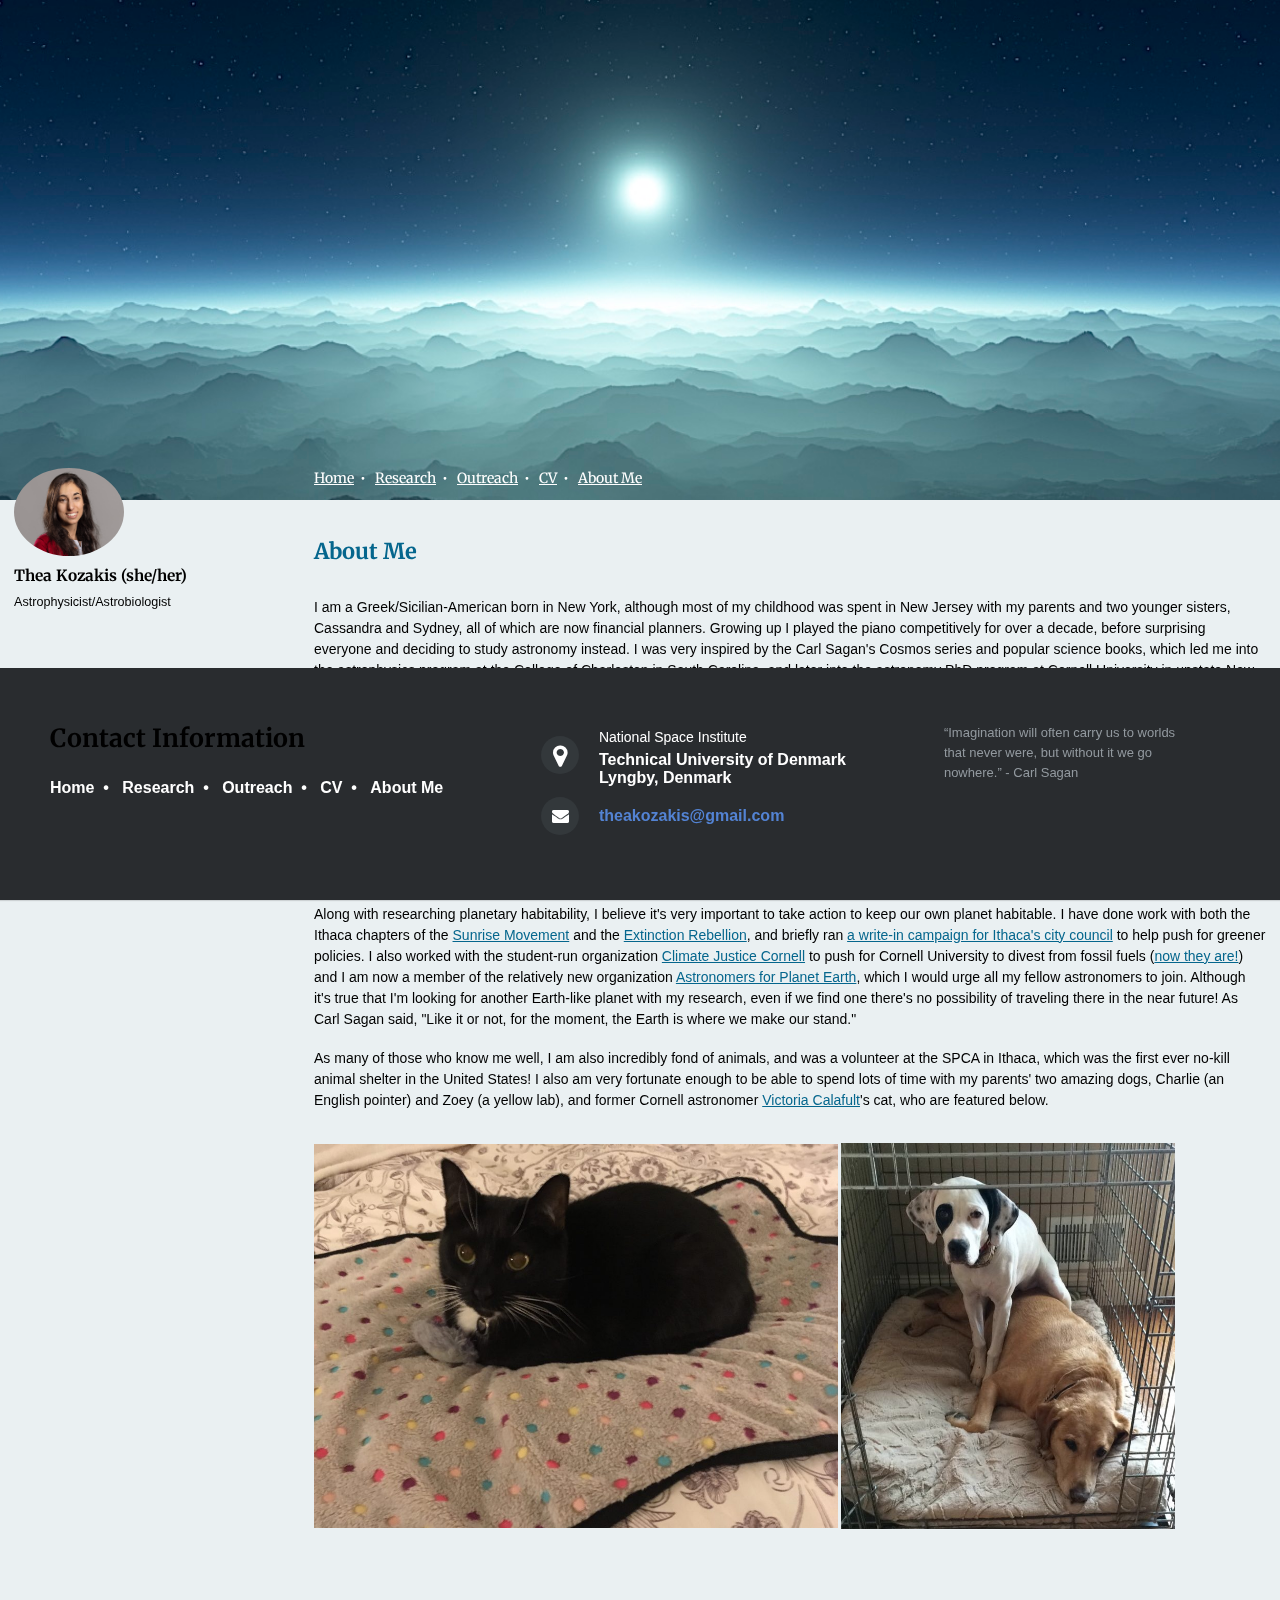
==== about/index.html @ f7c25192 "Updating picture" ====
<!DOCTYPE html>
<html lang="en-us">
<head>
  <meta charset="utf-8">
  <meta name="viewport" content="width=device-width, initial-scale=1">
  <meta http-equiv="X-UA-Compatible" content="IE=edge">
<meta name="keywords" content="Thea Kozakis, astrobiology, astrophysics, Cornell, habitability">
  
  <meta name="generator" content="Hugo 0.51" />
  <meta name="author" content="Thea Kozakis">

  
  <link rel="stylesheet" href="//cdnjs.cloudflare.com/ajax/libs/font-awesome/4.7.0/css/font-awesome.min.css">
  <link rel="stylesheet" href="//fonts.googleapis.com/css?family=Merriweather:400,700%7cOpen&#43;Sans:400,400italic,700%7cRoboto&#43;Mono%25!%28EXTRA%20*hugolib.PageOutput=Page%28/about/_index.md%29%29">
  <link rel="stylesheet" href="/styles.css">
	
	<link rel="stylesheet" href="/css/demo.css">
	<link rel="stylesheet" href="/css/footer-distributed-with-address-and-phones.css">
	
	<link rel="stylesheet" href="http://maxcdn.bootstrapcdn.com/font-awesome/4.2.0/css/font-awesome.min.css">

	<link href="http://fonts.googleapis.com/css?family=Cookie" rel="stylesheet" type="text/css">
  

  

  
  <link rel="alternate" href="http://theakozakis.github.io/about/index.xml" type="application/rss+xml" title="Thea&#39;s page">
  <link rel="feed" href="http://theakozakis.github.io/about/index.xml" type="application/rss+xml" title="Thea&#39;s page">
  

  <link rel="apple-touch-icon" sizes="180x180" href="/img/favicon/apple-touch-icon.png">
  <link rel="icon" type="image/png" sizes="32x32" href="/img/favicon/favicon-32x32.png">
  <link rel="icon" type="image/png" sizes="16x16" href="/img/favicon/favicon-16x16.png">
  <link rel="shortcut icon" type="image/x-icon" href="/img/favicon.ico">
  <link rel="manifest" href="/img/favicon/site.webmanifest">
  <link rel="mask-icon" href="/safari-pinned-tab.svg" color="#5bbad5">
  <meta name="msapplication-TileColor" content="#da532c">
  <meta name="theme-color" content="#ffffff">

  <link rel="manifest" href="/site.webmanifest">
  <link rel="icon" type="image/png" href="/img/icon.png">
  <link rel="apple-touch-icon" type="image/png" href="/img/icon-192.png">

  <link rel="canonical" href="http://theakozakis.github.io/about/">


  
  <meta property="og:site_name" content="Thea&#39;s page">
  <meta property="og:url" content="http://theakozakis.github.io/about/">
  <meta property="og:title" content="About | Thea Kozakis">
  <meta property="og:locale" content="en-us">
  
  
  

  <title>Thea Kozakis | About Me</title>

  

</head>
<body>

<style type="text/css">

.masthead-hero {
  background-image: url("http://theakozakis.github.io/img/white_dwarf_center6.jpg");
}
</style>

<div class="masthead-hero"></div>


<div id="main" role="main">
  <div class="sidebar sticky" itemprop="author" itemscope itemtype="http://schema.org/Person">
  <div class="author-avatar">
    <a href="/">
      <img src="/img/Thea-Kozakis-pic_cropped.jpg" alt="Thea" itemprop="image">
    </a>
  </div>
  <div class="author-content">
    <h3 class="author-name" itemprop="name">Thea Kozakis (she/her)</h3>
    <p class="author-bio" itemprop="description">Astrophysicist/Astrobiologist</p>
  </div>
  <div class="author-urls-wrapper">
    <ul class="author-urls social-icons" aria-hidden="true">


      

      

      


      
    </ul>  
  </div>
</div>

  <article class="page">
		<div class="page_container">
			<section class="page_content">
				<div class="navbar-hero">
	<nav>
		<a href="/">Home</a>&nbsp&nbsp•&nbsp&nbsp
		<a href="/research">Research</a>&nbsp&nbsp•&nbsp&nbsp
		<a href="/outreach">Outreach</a>&nbsp&nbsp•&nbsp&nbsp
		<a href="/CV">CV</a>&nbsp&nbsp•&nbsp&nbsp
		<a href="/about">About Me</a>
	</nav>
</div>
				<article class="post" itemscope itemtype="http://schema.org/Article">
  <div class="post-container">
    <h1 itemprop="name"><a href="http://theakozakis.github.io/about/">About Me</a></h1>

    

    <div class="post-style" itemprop="articleBody">
      
      <p><br>
I am a Greek/Sicilian-American born in New York, although most of my childhood was spent in New Jersey with my parents and two younger sisters, Cassandra and Sydney, all of which are now financial planners.  Growing up I played the piano competitively for over a decade, before surprising everyone and deciding to study astronomy instead.  I was very inspired by the Carl Sagan's Cosmos series and popular science books, which led me into the astrophysics program at the College of Charleston in South Carolina, and later into the astronomy PhD program at Cornell University in upstate New York.</p>
	      
	     <p>  As a graduate student I worked as counselor for Cornell's student mental health counseling program, <a href="http://orgsync.rso.cornell.edu/org/ears"> EARS</a>, and enjoyed being one of the trainers for new counselors for 5 semesters.  I also facilatated the university's depression support group, and occasionally gave talks about how to listen and empathize better with others across campus at teaching and diversity conferences. Along with my work as a counselor, I also was very involved in the <a href="https://ithacavoice.com/2018/12/cornell-graduate-students-urge-university-to-improve-mental-health-services/">push to improve mental health services at Cornell</a> by sharing my own story of mental health struggles, in an effort led by Cornell Graduate Students United.  While access to these services has started to improve, there is still a lot of work to be done!   </p>
	    
	    <p>  Inline with my original passion for playing the piano, music is still very much an important part of my life with dancing!  I studied Turkish and Egyptian dance for 3 years in Ithaca, and had the pleasure of being able to perform with Ithaca's Chandani Dance Troupe.   </p>
	    
	    <p> Along with researching planetary habitability, I believe it's very important to take action to keep our own planet habitable.  I have done work with both the Ithaca chapters of the <a href="https://www.sunrisemovement.org/">Sunrise Movement</a> and the <a href="https://rebellion.global/">Extinction Rebellion</a>, and briefly ran <a href="https://ithacavoice.com/2019/11/sunrise-movement-write-in-candidates-vie-for-3-common-council-seats/">a write-in campaign for Ithaca's city council</a> to help push for greener policies.  I also worked with the student-run organization <a href="https://www.climatejusticecornell.org/">Climate Justice Cornell</a> to push for Cornell University to divest from fossil fuels (<a href="https://eu.ithacajournal.com/story/news/local/2020/05/27/cornell-university-divesting-fossil-fuels-due-climate-change/5258729002/">now they are!</a>) and I am now a member of the relatively new organization <a href="https://astronomersforplanet.earth/">Astronomers for Planet Earth</a>, which I would urge all my fellow astronomers to join. Although it's true that I'm looking for another Earth-like planet with my research, even if we find one there's no possibility of traveling there in the near future! As Carl Sagan said, "Like it or not, for the moment, the Earth is where we make our stand."       </p>
	    <p>  As many of those who know me well, I am also incredibly fond of animals, and was a volunteer at the SPCA in Ithaca, which was the first ever no-kill animal shelter in the United States!  I also am very fortunate enough to be able to spend lots of time with my parents' two amazing dogs, Charlie (an English pointer) and Zoey (a yellow lab), and former Cornell astronomer <a href="https://astro.cornell.edu/victoria-calafut">Victoria Calafult</a>'s cat, who are featured below.  </p>
					
	  <img src="/img/misto.jpg" alt="Little Misto" width=55%>
	    <img src="/img/dogs.jpg" alt="Charlie and Zoey" width=35%>
	  </div>
	  
	  
    

    

    

  </div>
</article>
			</section>
		</div>
	</article>
</div> 


    
   <footer class="footer-distributed">

			<div class="footer-left">

				<h1>Contact Information</h1>

				<p class="footer-links">
					<a href="/">Home</a>&nbsp&nbsp•&nbsp&nbsp
					<a href="/research">Research</a>&nbsp&nbsp•&nbsp&nbsp
					<a href="/outreach">Outreach</a>&nbsp&nbsp•&nbsp&nbsp
					<a href="/CV">CV</a>&nbsp&nbsp•&nbsp&nbsp
					<a href="/about">About Me</a>
				</p>

				<p class="footer-company-name"></p>
			</div>

			<div class="footer-center">

				<div>
					<i class="fa fa-map-marker"></i>
					<p><span>National Space Institute</span> Technical University of Denmark <br>Lyngby, Denmark</p>
				</div>


				<div>
					<i class="fa fa-envelope"></i>
					<p><a href="theakozakis@.com">theakozakis@gmail.com</a></p>
				</div>

			</div>

			<div class="footer-right">

				<p class="footer-company-about">
					
					 “Imagination will often carry us to worlds that never were, but without it we go nowhere.” - Carl Sagan
				</p>

				<div class="footer-icons">


			</div>

		</footer>  


  </body>
</html>
---- styles.css ----
/* Minimal Academic: a two-column Hugo theme for personal sites inspired by Hugo Academic & Minimal Mistakes */
/* Designed by Joshua Hu */

* {
  box-sizing: border-box;
}
html {
  font-size: 16px;

  box-sizing: border-box;

  background-color: #fff;

  -webkit-text-size-adjust: 100%;
      -ms-text-size-adjust: 100%;
}
@media (min-width: 48em) {
  html {
    font-size: 17px;
  }
}
@media (min-width: 64em) {
  html {
    font-size: 18px;
  }
}
@media (min-width: 80em) {
  html {
    font-size: 19px;
  }
}
article, aside, details, figcaption, figure, footer, header, hgroup, main, nav, section {
  display: block;
}
img {
  width: auto\9;
  max-width: 100%;
  height: auto;

  vertical-align: middle;

  -ms-interpolation-mode: bicubic;
  border: 0;
}
#map_canvas img, .google-maps img {
  max-width: none;
}
button, input, select, textarea {
  font-size: 100%;

  margin: 0;

  vertical-align: middle;
}
button, input {
  line-height: normal;

  overflow: visible;
}
textarea {
  overflow: auto;

  vertical-align: top;
}
html {
  position: relative;

  min-height: 100%;
}
body {
  font-family: "Open Sans";
  line-height: 1.6;

  margin: 0;
  padding: 0;

  color: #000;
}
body.overflow--hidden {
  overflow: hidden;
}
a, a:active, a:visited {
  color: #05668d;
}
h1, h2, h3, h4, h5, h6 {
  font-family: "Merriweather";
  font-weight: bold;
  line-height: 1.25;

  margin: 2em 0 .5em;
}
h1 {
  font-size: 1.563em;

  margin-top: 0;
}
h1 a {
  text-decoration: none;
}
h2 {
  font-size: 1.25em;
}
h3 {
  font-size: 1em;
}
h4 {
  font-size: .75em;
}
h5 {
  font-size: .75em;
}
h6 {
  font-size: .75em;
}
small, .small {
  font-size: .75em;
}
p {
  margin-bottom: 1.3em;
}
u a, ins a {
  color: inherit;
}
del a {
  color: inherit;
}
p, pre, blockquote, ul, ol, dl, figure, table, fieldset {
  orphans: 3;
  widows: 3;
}
blockquote {
  font-style: italic;

  margin: 2em 1em 2em 0;
  padding-right: 1em;
  padding-left: 1em;

  border-left: .25em solid #7a8288;
}
blockquote cite {
  font-style: italic;
}
blockquote cite:before {
  padding-right: 5px;

  content: "\2014";
}
tt, code, kbd, samp, pre {
  font-family: "Roboto Mono", monospace;
}
pre {
  overflow-x: auto;
}
p > code, a > code, li > code, figcaption > code, td > code {
  font-size: .75em;

  padding-top: .1rem;
  padding-bottom: .1rem;

  border-radius: 4px;
  background: #fafafa;
}
p > code:before, p > code:after, a > code:before, a > code:after, li > code:before, li > code:after, figcaption > code:before, figcaption > code:after, td > code:before, td > code:after {
  content: "\00a0";
  letter-spacing: -.2em;
}
figure {
  display: table;

  margin-right: auto;
  margin-left: auto;

  text-align: center;
}
figure img, figure iframe, figure .fluid-width-video-wrapper {
  margin-bottom: 1em;
}
figure > a {
  display: block;
}
@media (min-width: 37.5em) {
  figure.half > a, figure.half > img {
    width: calc(50% - .5em);
  }
}
figure.half figcaption {
  width: 100%;
}
@media (min-width: 37.5em) {
  figure.third > a, figure.third > img {
    width: calc(33.3333% - .5em);
  }
}
figure.third figcaption {
  width: 100%;
}
figcaption {
  font-family: Merriweather;
  font-size: .75em;

  margin-bottom: .5em;

  color: #7a8288;
}
svg:not(:root) {
  overflow: hidden;
}
nav ul {
  margin: 0;
  padding: 0;
}
nav li {
  list-style: none;
}
nav ul li, nav ol li {
  margin-bottom: 0;
}
nav li ul, nav li ol {
  margin-top: 0;
}

#main {
  clear: both;

  max-width: 100%;
  margin-right: auto;
  margin-bottom: 3em;
  margin-left: auto;
  padding-right: 1em;
  padding-left: 1em;
}
#main::after {
  display: table;
  clear: both;

  content: "";
}
@media (min-width: 80em) {
  #main {
    max-width: 1280px;
  }
}

@media (min-width: 64em) {
  .sticky {
    position: -webkit-sticky;
    position:         sticky;
    top: 2em;

    clear: both;
  }
  .sticky::after {
    display: table;
    clear: both;

    content: "";
  }
  .sticky > * {
    display: block;
  }
}

/* Masthead */

.masthead-hero {
  position: relative;

  clear: both;

  height: 500px;
  margin-bottom: -32px;

  background-repeat: no-repeat;
  background-position: bottom;
  background-size: cover;
}

.navbar-hero {
  height: 30px;
}

.navbar-hero nav, .navbar-hero a {
  font-family: "Merriweather";
  font-size: 1em;

  color: #fff;
}

.navbar-hero nav {
  color: #fff;
}

@media (max-width: 64em) {
  .navbar-hero {
    height: 30px;
  }
  .navbar-hero a {
    color: #fff;
  }
}

/* Sidebar */

.sidebar {
  clear: both;

  margin-bottom: 1em;
}
.sidebar::after {
  display: table;
  clear: both;

  content: "";
}
@media (max-width: 64em) {
  .sidebar {
    position: relative;
    z-index: 10;

    -webkit-transform: translate3d(0, 0, 0);
            transform: translate3d(0, 0, 0);

    color: #fff;
  }
  .masthead-hero {
    margin-bottom: -88px;
  }
}
@media (min-width: 64em) {
  .sidebar {
    float: left;

    width: calc(200px - 1em);
  }
  .sidebar.sticky {
    overflow-y: auto;

    height: calc( 100vh - 90px - 2em );
  }
}
@media (min-width: 80em) {
  .sidebar {
    width: calc(300px - 1em);
  }
}
.sidebar h2, .sidebar h3, .sidebar h4, .sidebar h5, .sidebar h6 {
  font-family: "Merriweather";

  margin-bottom: 0;
}
.sidebar p, .sidebar li {
  font-family: "Open Sans"
  line-height: 1.5;
  font-size: .9em;
}
.sidebar img {
  width: 100%;
}

.author-avatar {
  display: table-cell;

  width: 40px;
  height: 4opx;

  vertical-align: top;
}
@media (min-width: 64em) {
  .author-avatar {
    display: block;

    width: auto;
    height: auto;
  }
}
.author-avatar img {
  max-width: 110px;

  border-radius: 50%;
}
.author-content {
  line-height: 1;

  display: table-cell;

  padding-right: 25px;
  padding-left: 15px;

  vertical-align: top;
}
@media (min-width: 64em) {
  .author-content {
    display: block;

    width: 100%;
    padding-right: 0;
    padding-left: 0;
  }
}
.author-content a {
  color: inherit;
}
.author-name {
  margin: 0;
}
@media (min-width: 64em) {
  .author-name {
    margin-top: 10px;
    margin-bottom: 10px;
  }
}

.sidebar .author-name {
  font-family: "Merriweather";
  font-size: 1.1em;
}
.author-bio {
  margin: 0;
}
@media (min-width: 64em) {
  .author-bio {
    margin-top: 10px;
    margin-bottom: 20px;
  }
}
.author-urls-wrapper {
  font-family: "Open Sans";

  position: relative;
  position: relative;
  z-index: 10;

  display: table-cell;

  cursor: pointer;
  vertical-align: middle;
}
.author-urls-wrapper li:last-child a {
  margin-bottom: 0;
}
@media (min-width: 64em) {
  .author-urls-wrapper {
    display: block;
  }
}
.author-urls-wrapper button {
  margin-bottom: 0;
}
@media (min-width: 64em) {
  .author-urls-wrapper button {
    display: none;
  }
}
.author-urls {
  position: absolute;
  z-index: -1;
  right: 0;

  display: none;

  margin-top: 15px;
  padding: 10px;

  list-style-type: none;
}
.author-urls.is--visible {
  display: block;
}
@media (min-width: 64em) {
  .author-urls {
    position: relative;

    display: block;

    margin: 0;
    padding: 0;

    border: 0;
    background: transparent;
    box-shadow: none;
  }
}
.author-urls:before {
  position: absolute;
  z-index: 0;
  top: -11px;
  left: calc(50% - 10px);

  display: block;

  width: 0;

  content: "";

  border-width: 0 10px 10px;
  border-style: solid;
}
@media (min-width: 64em) {
  .author-urls:before {
    display: none;
  }
}
.author-urls:after {
  position: absolute;
  z-index: 1;
  top: -10px;
  left: calc(50% - 10px);

  display: block;

  width: 0;

  content: "";

  border-width: 0 10px 10px;
  border-style: solid;
  border-color: #fff transparent;
}
@media (min-width: 64em) {
  .author-urls:after {
    display: none;
  }
}
.author-urls li {
  white-space: nowrap;
}
.author-urls a {
  font-size: 1em;

  display: block;

  margin-bottom: 5px;
  padding-top: 2px;
  padding-right: 5px;
  padding-bottom: 2px;
}

/* Page */

.page_content h4 {
  font-size: 1em;

  margin-bottom: 0;
}

@media (min-width: 64em) {
  .page {
    float: right;

    width: calc(100% - 200px);
    padding-right: 0;
  }
}
@media (min-width: 80em) {
  .page {
    width: calc(100% - 300px);
    padding-right: 0;
  }
}
.page {
  margin-bottom: 100px;
}
.page .page_container {
  float: left;
  clear: both;

  width: 100%;
  margin-right: 0;
  margin-left: 0;
}
.page .page_container .page_content {
  position: relative;

  float: left;
  clear: both;

  width: 100%;
  margin-right: 0;
  margin-left: 0;
}

/* Recent posts (homepage) */

.recent-post-container {
  margin-top: 40px;
}

.recent-post {
  margin-bottom: 40px;
}

/* A post */

.post-container {
  margin-top: 40px;
}

.post-container h1 {
  color: #05668d;
}

.post-header {
  position: relative;

  clear: both;
}

.post-banner {
  width: 100%;
  height: auto;
}

.post-header-caption {
  font-size: .7em;

  position: absolute;
  z-index: 5;
  right: 0;
  bottom: 0;

  margin: 0 auto;
  padding: 2px 5px;

  text-align: right;

  opacity: .65;
  color: #fff;
  border-radius: 5px 0 0 0;
  background: #000;
}
@media (min-width: 64em) {
  .post-header-caption {
    padding: 5px 10px;
  }
}

.post-header-caption a {
  color: #fff;
}

.post-metadata {
  font-size: .9em;

  overflow: hidden;

  margin-bottom: 1em;

  color: #7a8288;
}

.post-metadata a {
  color: #7a8288;
}

.post-style img, .post-style video {
  margin-top: 1em;
  margin-right: auto;
  margin-bottom: 1em;
  margin-left: auto;
  padding: 0;
}

.post-style td img, .post-style td video {
  margin-top: 0;
  margin-bottom: 0;
}

.post-style figure {
  margin-top: 0;
  margin-bottom: 0;
}

/* Sharing */

.share-box {
  float: left;

  margin-top: 40px;
}

ul.share {
  margin-top: 0;
  padding-left: 0;
}

ul.share li {
  display: inline-flex;

  margin-right: 5px;
}

ul.share li .fa {
  line-height: 30px;

  display: block;

  width: 30px;
  height: 30px;

  text-align: center;

  color: #fff;
}

ul.share li a {
  display: block;

  margin: 0;

  text-decoration: none !important;

  border-radius: 50%;
  background-color: #7a8288;
}

/* Comments */

.disqus {
  float: left;
  clear: both;

  width: 100%;;
}

/* Footer */

.page_footer {
  position: absolute;
  bottom: 0;

  float: left;
  clear: both;
  clear: both;

  width: 100%;
  height: auto;
  margin-top: 3em;
  margin-right: 0;
  margin-left: 0;

  text-align: center;

  color: #7a8288;
}
.page_footer::after {
  display: table;
  clear: both;

  content: "";
}
.page_footer footer {
  clear: both;

  max-width: 100%;
  margin-top: 2em;
  margin-right: auto;
  margin-left: auto;
  padding: 0 1em 2em;
}
.page_footer footer::after {
  display: table;
  clear: both;

  content: "";
}
@media (min-width: 80em) {
  .page_footer footer {
    max-width: 1280px;
  }
}
.page_footer a {
  color: inherit;
}
.page_footer .fas, .page_footer .fab, .page_footer .far, .page_footer .fal {
  color: #7a8288;
}

:-webkit-full-screen-ancestor .masthead, :-webkit-full-screen-ancestor .page_footer {
  position: static;
}
---- css/demo.css ----
@import url('http://fonts.googleapis.com/css?family=Open+Sans:400,700');

*{
	padding:0;
	margin:0;
}

html{
	background-color: #eaf0f2;
}

body{
	font:14px/1.5 Arial, Helvetica, sans-serif;
}

header{
	text-align: center;
	padding-top: 100px;
	margin-bottom:200px;
}

header h1{
	font: normal 32px/1.5 'Open Sans', sans-serif;
	color: #3F71AE;
	padding-bottom: 16px;
}

header h2{
	color: #F05283;
}

header h2 a{
	color:inherit;
	text-decoration: none;
	display: inline-block;
	border: 1px solid #F05283;
	padding: 10px 15px;
	border-radius: 3px;
	font: bold 14px/1 'Open Sans', sans-serif;
	text-transform: uppercase;
}

header h2 a:hover{
	background-color:#F05283;
	transition:0.2s;
	color:#fff;
}

header ul {
	max-width: 600px;
	margin: 60px auto 0;
}

header ul a{
	text-decoration: none;
	color: #FFF;
	text-align: left;
	background-color: #B9C1CA;
	padding: 10px 16px;
	border-radius: 2px;
	opacity: 0.8;
	font-size: 16px;
	display: inline-block;
	margin: 4px;
	line-height: 1;
	outline: none;

	transition: 0.2s ease;
}

header ul li a.active{
	background-color: #66B650;
	pointer-events: none;
}

header ul li a:hover {
	opacity: 1;
}

header ul{
	list-style: none;
	padding: 0;
}

header ul li{
	display: inline-block;
}


/* In our demo, the footers are fixed to the bottom of the page */

footer{
	position: fixed;
	bottom: 0;
}

@media (max-height:800px){
	footer { position: static; }
	header { padding-top:40px; }
}
---- css/footer-distributed-with-address-and-phones.css ----
.footer-distributed{
	background-color: #292c2f;
	box-shadow: 0 1px 1px 0 rgba(0, 0, 0, 0.12);
	box-sizing: border-box;
	width: 100%;
	text-align: left;
	font: bold 16px sans-serif;

	padding: 55px 50px;
	margin-top: 80px;
}

.footer-distributed .footer-left,
.footer-distributed .footer-center,
.footer-distributed .footer-right{
	display: inline-block;
	vertical-align: top;
}

/* Footer left */

.footer-distributed .footer-left{
	width: 40%;
}

/* The company logo */

.footer-distributed h3{
	color:  #ffffff;
	font: normal 36px 'Cookie', cursive;
	margin: 0;
}

.footer-distributed h3 span{
	color:  #5383d3;
}

/* Footer links */

.footer-distributed .footer-links{
	color:  #ffffff;
	margin: 20px 0 12px;
	padding: 0;
}

.footer-distributed .footer-links a{
	display:inline-block;
	line-height: 1.8;
	text-decoration: none;
	color:  inherit;
}

.footer-distributed .footer-company-name{
	color:  #8f9296;
	font-size: 14px;
	font-weight: normal;
	margin: 0;
}

/* Footer Center */

.footer-distributed .footer-center{
	width: 35%;
}

.footer-distributed .footer-center i{
	background-color:  #33383b;
	color: #ffffff;
	font-size: 25px;
	width: 38px;
	height: 38px;
	border-radius: 50%;
	text-align: center;
	line-height: 42px;
	margin: 10px 15px;
	vertical-align: middle;
}

.footer-distributed .footer-center i.fa-envelope{
	font-size: 17px;
	line-height: 38px;
}

.footer-distributed .footer-center p{
	display: inline-block;
	color: #ffffff;
	vertical-align: middle;
	margin:0;
}

.footer-distributed .footer-center p span{
	display:block;
	font-weight: normal;
	font-size:14px;
	line-height:2;
}

.footer-distributed .footer-center p a{
	color:  #5383d3;
	text-decoration: none;;
}


/* Footer Right */

.footer-distributed .footer-right{
	width: 20%;
}

.footer-distributed .footer-company-about{
	line-height: 20px;
	color:  #92999f;
	font-size: 13px;
	font-weight: normal;
	margin: 0;
}

.footer-distributed .footer-company-about span{
	display: block;
	color:  #ffffff;
	font-size: 14px;
	font-weight: bold;
	margin-bottom: 20px;
}

.footer-distributed .footer-icons{
	margin-top: 25px;
}

.footer-distributed .footer-icons a{
	display: inline-block;
	width: 35px;
	height: 35px;
	cursor: pointer;
	background-color:  #33383b;
	border-radius: 2px;

	font-size: 20px;
	color: #ffffff;
	text-align: center;
	line-height: 35px;

	margin-right: 3px;
	margin-bottom: 5px;
}

/* If you don't want the footer to be responsive, remove these media queries */

@media (max-width: 880px) {

	.footer-distributed{
		font: bold 14px sans-serif;
	}

	.footer-distributed .footer-left,
	.footer-distributed .footer-center,
	.footer-distributed .footer-right{
		display: block;
		width: 100%;
		margin-bottom: 40px;
		text-align: center;
	}

	.footer-distributed .footer-center i{
		margin-left: 0;
	}

}
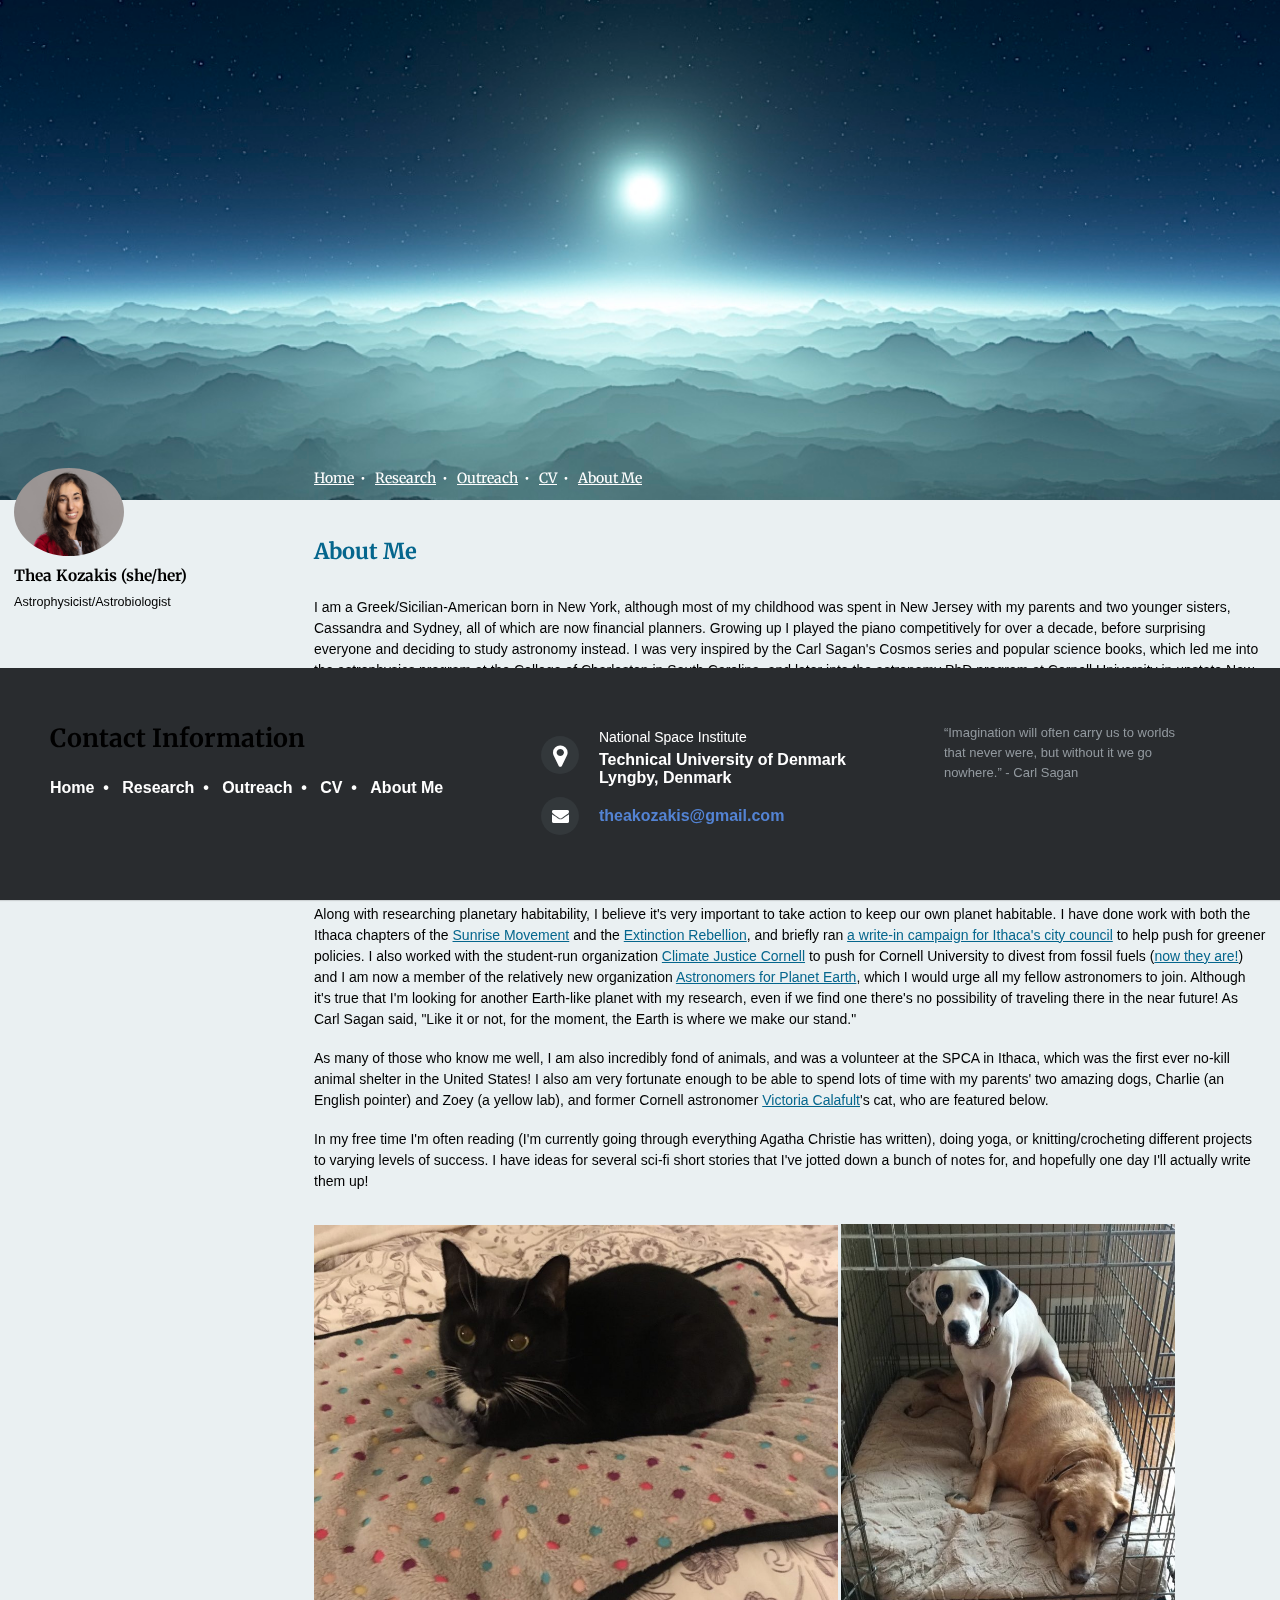
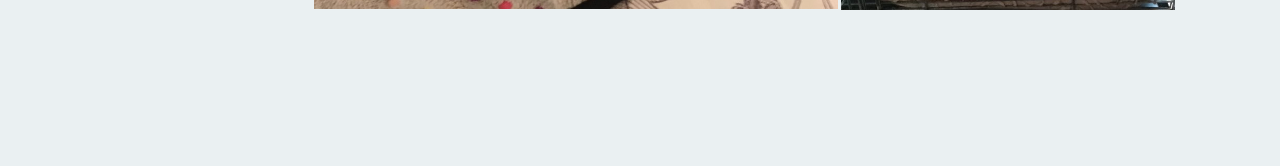
==== commit 6bd6c86b: "Update index.html" ====
--- a/about/index.html
+++ b/about/index.html
@@ -127,6 +127,9 @@
 	    
 	    <p> Along with researching planetary habitability, I believe it's very important to take action to keep our own planet habitable.  I have done work with both the Ithaca chapters of the <a href="https://www.sunrisemovement.org/">Sunrise Movement</a> and the <a href="https://rebellion.global/">Extinction Rebellion</a>, and briefly ran <a href="https://ithacavoice.com/2019/11/sunrise-movement-write-in-candidates-vie-for-3-common-council-seats/">a write-in campaign for Ithaca's city council</a> to help push for greener policies.  I also worked with the student-run organization <a href="https://www.climatejusticecornell.org/">Climate Justice Cornell</a> to push for Cornell University to divest from fossil fuels (<a href="https://eu.ithacajournal.com/story/news/local/2020/05/27/cornell-university-divesting-fossil-fuels-due-climate-change/5258729002/">now they are!</a>) and I am now a member of the relatively new organization <a href="https://astronomersforplanet.earth/">Astronomers for Planet Earth</a>, which I would urge all my fellow astronomers to join. Although it's true that I'm looking for another Earth-like planet with my research, even if we find one there's no possibility of traveling there in the near future! As Carl Sagan said, "Like it or not, for the moment, the Earth is where we make our stand."       </p>
 	    <p>  As many of those who know me well, I am also incredibly fond of animals, and was a volunteer at the SPCA in Ithaca, which was the first ever no-kill animal shelter in the United States!  I also am very fortunate enough to be able to spend lots of time with my parents' two amazing dogs, Charlie (an English pointer) and Zoey (a yellow lab), and former Cornell astronomer <a href="https://astro.cornell.edu/victoria-calafut">Victoria Calafult</a>'s cat, who are featured below.  </p>
+	    
+	    <p> In my free time I'm often reading (I'm currently going through everything Agatha Christie has written), doing yoga, or knitting/crocheting different projects to varying levels of success. I have ideas for several sci-fi short stories that I've jotted down a bunch of notes for, and hopefully one day I'll actually write them
+	    up!</p>
 					
 	  <img src="/img/misto.jpg" alt="Little Misto" width=55%>
 	    <img src="/img/dogs.jpg" alt="Charlie and Zoey" width=35%>
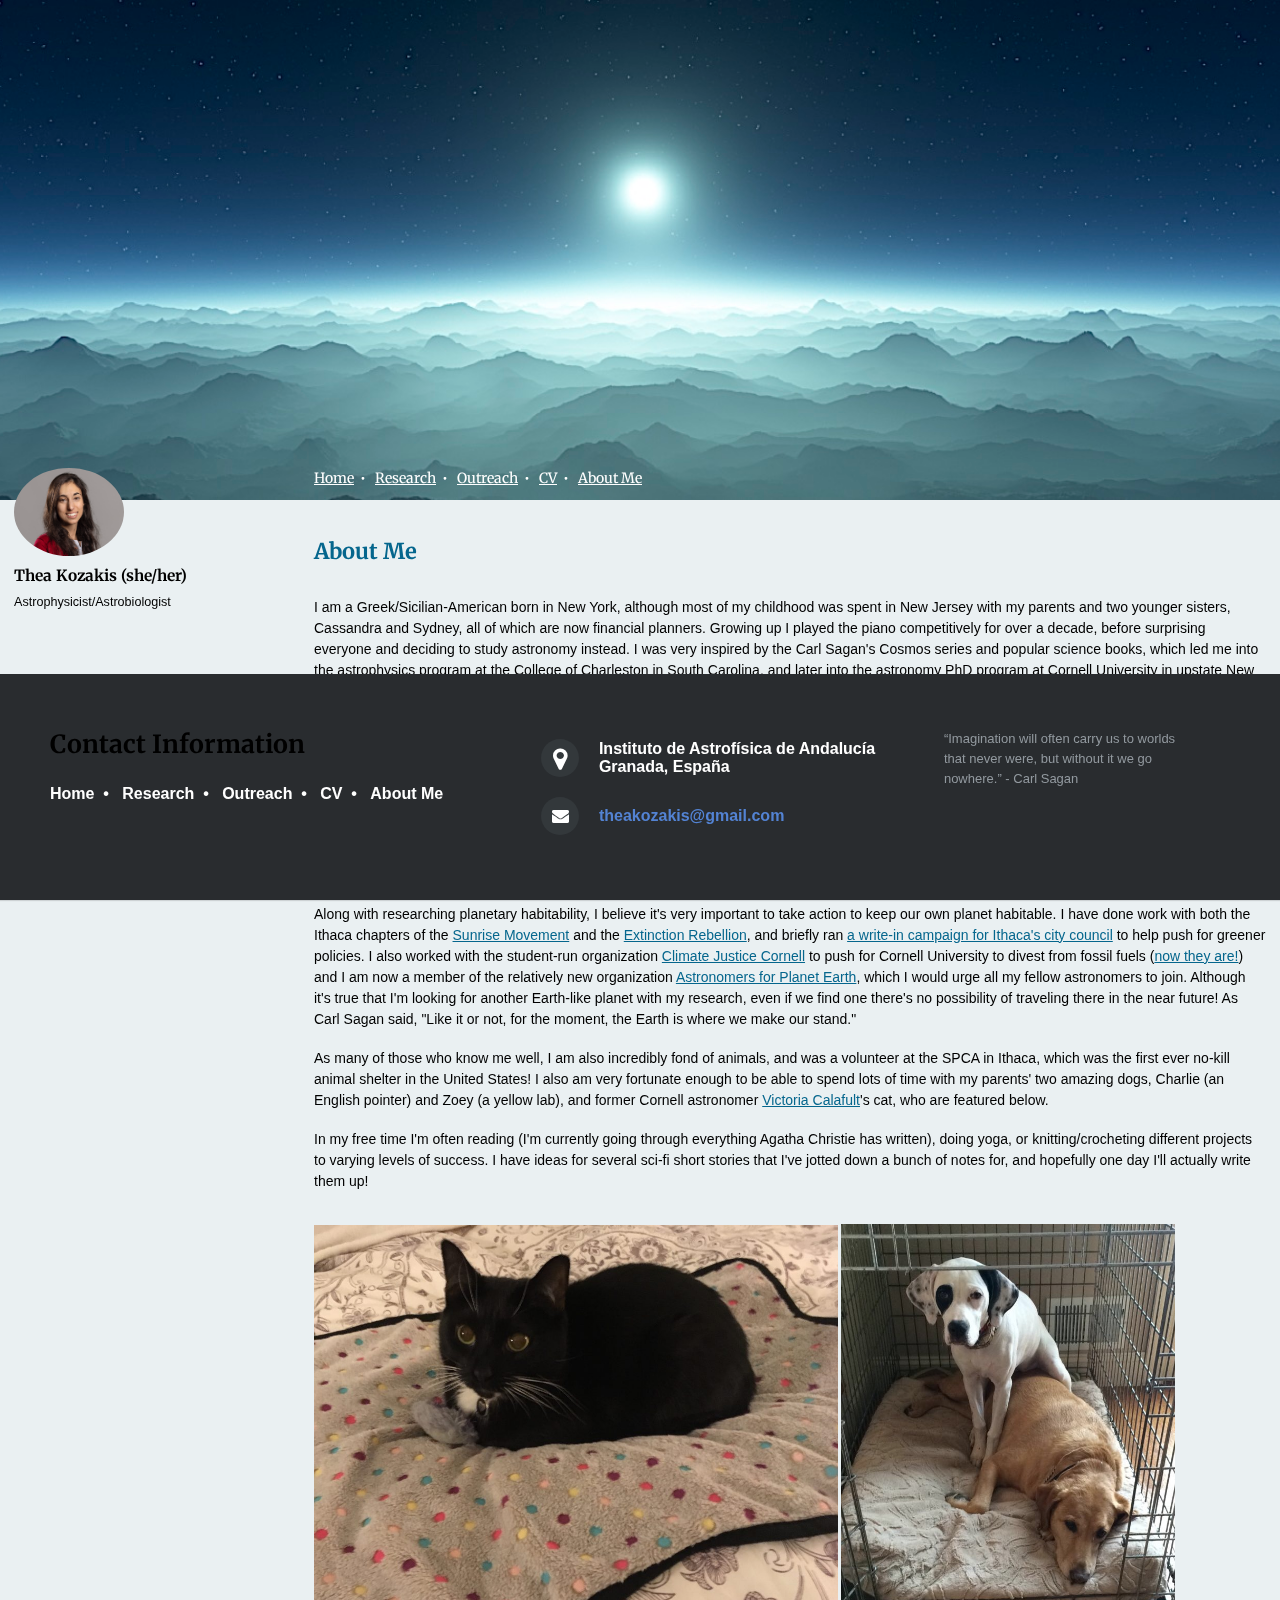
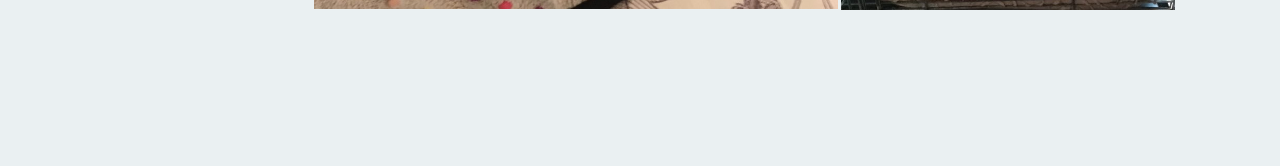
==== commit da8ed0e3: "Update index.html IAA address" ====
--- a/about/index.html
+++ b/about/index.html
@@ -172,7 +172,7 @@
 
 				<div>
 					<i class="fa fa-map-marker"></i>
-					<p><span>National Space Institute</span> Technical University of Denmark <br>Lyngby, Denmark</p>
+					<p>Instituto de Astrofísica de Andalucía <br>Granada, España</p>
 				</div>
 
 
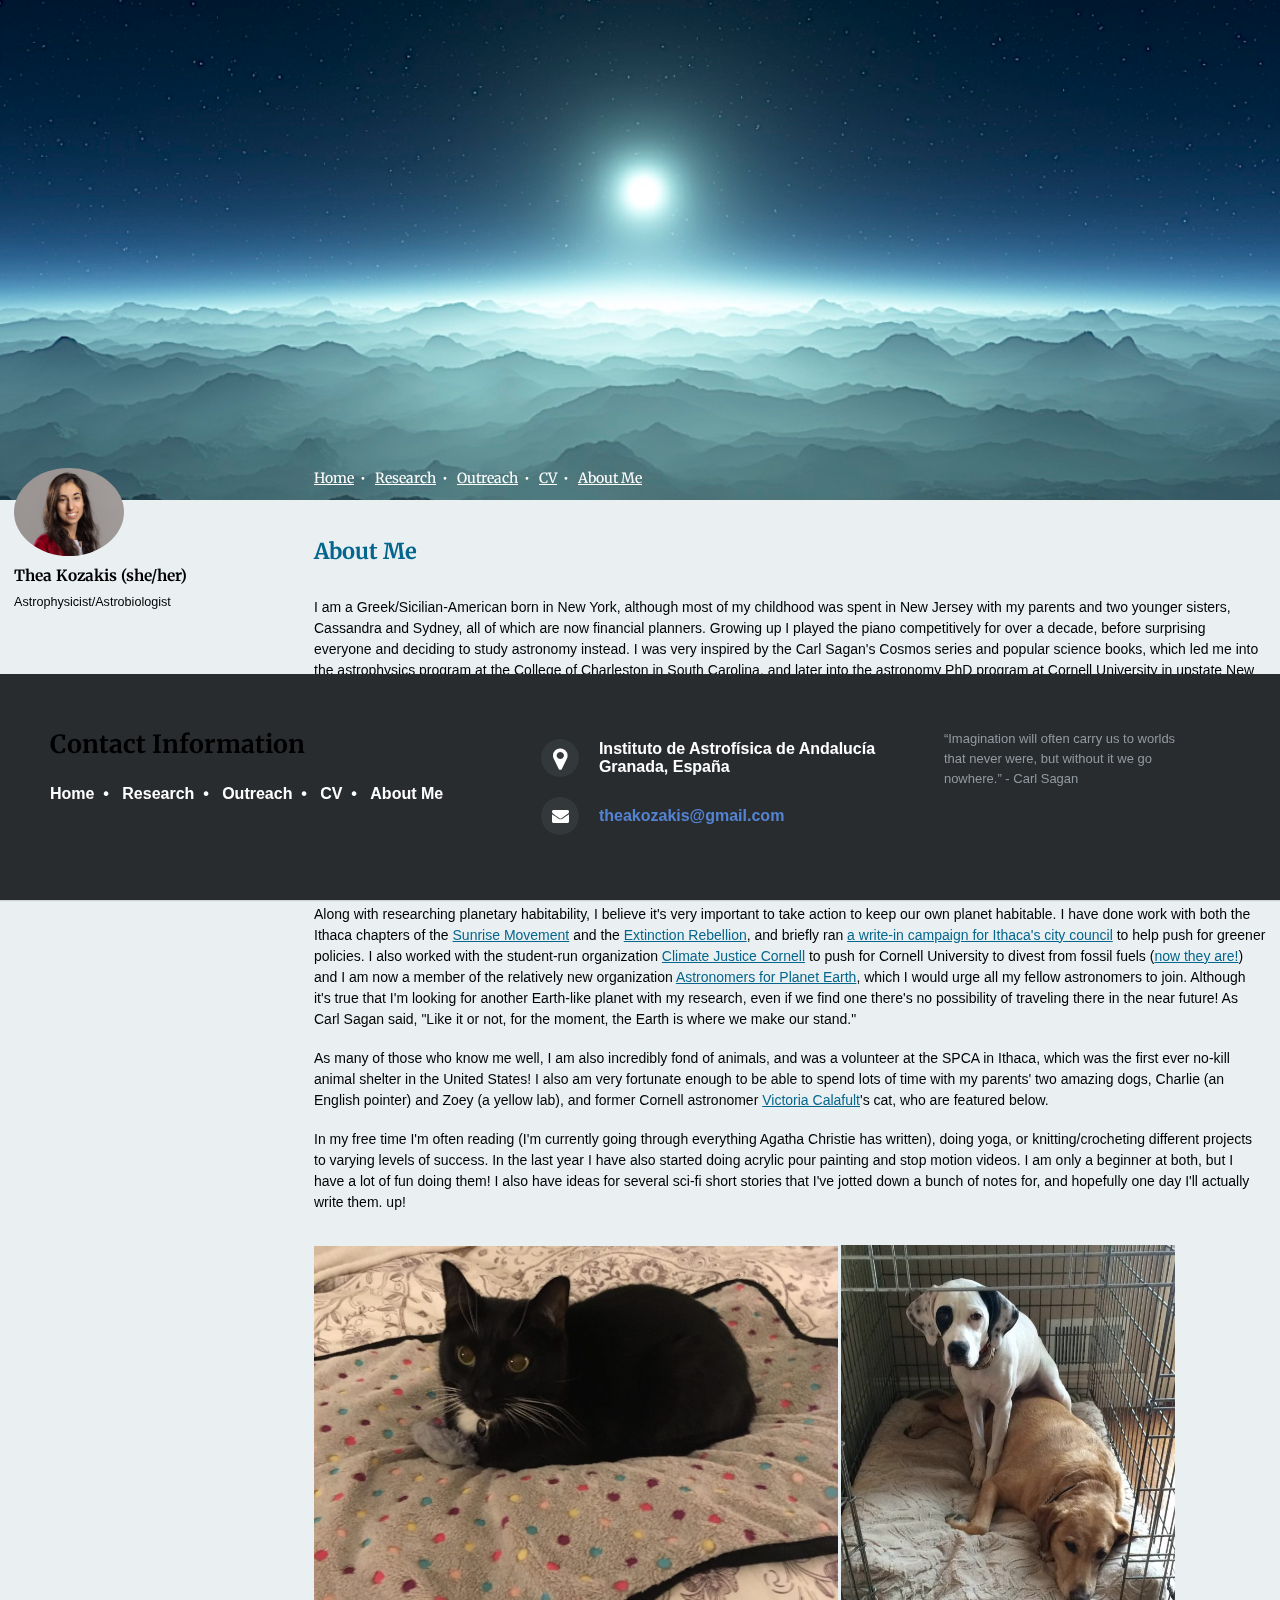
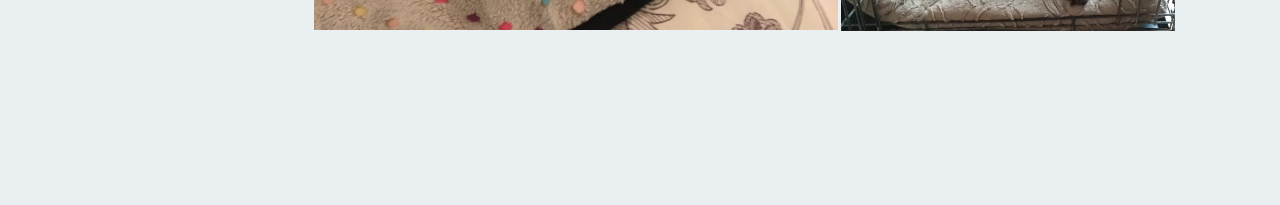
==== commit ab8d54f5: "updating about me" ====
--- a/about/index.html
+++ b/about/index.html
@@ -119,23 +119,47 @@
     <div class="post-style" itemprop="articleBody">
       
       <p><br>
-I am a Greek/Sicilian-American born in New York, although most of my childhood was spent in New Jersey with my parents and two younger sisters, Cassandra and Sydney, all of which are now financial planners.  Growing up I played the piano competitively for over a decade, before surprising everyone and deciding to study astronomy instead.  I was very inspired by the Carl Sagan's Cosmos series and popular science books, which led me into the astrophysics program at the College of Charleston in South Carolina, and later into the astronomy PhD program at Cornell University in upstate New York.</p>
+I am a Greek/Sicilian-American born in New York, although most of my childhood was spent in New Jersey with my parents and two younger sisters, Cassandra and Sydney, all of which are now financial planners.  
+	      Growing up I played the piano competitively for over a decade, before surprising everyone and deciding to study astronomy instead.  
+	      I was very inspired by the Carl Sagan's Cosmos series and popular science books, 
+	      which led me into the astrophysics program at the College of Charleston in South Carolina, and later into the astronomy PhD program at Cornell University in upstate New York.</p>
 	      
-	     <p>  As a graduate student I worked as counselor for Cornell's student mental health counseling program, <a href="http://orgsync.rso.cornell.edu/org/ears"> EARS</a>, and enjoyed being one of the trainers for new counselors for 5 semesters.  I also facilatated the university's depression support group, and occasionally gave talks about how to listen and empathize better with others across campus at teaching and diversity conferences. Along with my work as a counselor, I also was very involved in the <a href="https://ithacavoice.com/2018/12/cornell-graduate-students-urge-university-to-improve-mental-health-services/">push to improve mental health services at Cornell</a> by sharing my own story of mental health struggles, in an effort led by Cornell Graduate Students United.  While access to these services has started to improve, there is still a lot of work to be done!   </p>
-	    
-	    <p>  Inline with my original passion for playing the piano, music is still very much an important part of my life with dancing!  I studied Turkish and Egyptian dance for 3 years in Ithaca, and had the pleasure of being able to perform with Ithaca's Chandani Dance Troupe.   </p>
-	    
-	    <p> Along with researching planetary habitability, I believe it's very important to take action to keep our own planet habitable.  I have done work with both the Ithaca chapters of the <a href="https://www.sunrisemovement.org/">Sunrise Movement</a> and the <a href="https://rebellion.global/">Extinction Rebellion</a>, and briefly ran <a href="https://ithacavoice.com/2019/11/sunrise-movement-write-in-candidates-vie-for-3-common-council-seats/">a write-in campaign for Ithaca's city council</a> to help push for greener policies.  I also worked with the student-run organization <a href="https://www.climatejusticecornell.org/">Climate Justice Cornell</a> to push for Cornell University to divest from fossil fuels (<a href="https://eu.ithacajournal.com/story/news/local/2020/05/27/cornell-university-divesting-fossil-fuels-due-climate-change/5258729002/">now they are!</a>) and I am now a member of the relatively new organization <a href="https://astronomersforplanet.earth/">Astronomers for Planet Earth</a>, which I would urge all my fellow astronomers to join. Although it's true that I'm looking for another Earth-like planet with my research, even if we find one there's no possibility of traveling there in the near future! As Carl Sagan said, "Like it or not, for the moment, the Earth is where we make our stand."       </p>
-	    <p>  As many of those who know me well, I am also incredibly fond of animals, and was a volunteer at the SPCA in Ithaca, which was the first ever no-kill animal shelter in the United States!  I also am very fortunate enough to be able to spend lots of time with my parents' two amazing dogs, Charlie (an English pointer) and Zoey (a yellow lab), and former Cornell astronomer <a href="https://astro.cornell.edu/victoria-calafut">Victoria Calafult</a>'s cat, who are featured below.  </p>
-	    
-	    <p> In my free time I'm often reading (I'm currently going through everything Agatha Christie has written), doing yoga, or knitting/crocheting different projects to varying levels of success. I have ideas for several sci-fi short stories that I've jotted down a bunch of notes for, and hopefully one day I'll actually write them
+	     <p>  As a graduate student I worked as counselor for Cornell's student mental health counseling program, <a href="http://orgsync.rso.cornell.edu/org/ears"> EARS</a>,
+		     and enjoyed being one of the trainers for new counselors for 5 semesters.  
+		     I also facilatated the university's depression support group, and occasionally gave talks about how to listen and empathize better with others across campus at teaching and diversity conferences. 
+		     Along with my work as a counselor, I also was very involved in the <a href="https://ithacavoice.com/2018/12/cornell-graduate-students-urge-university-to-improve-mental-health-services/">push to 
+			     improve mental health services at Cornell</a> by sharing my own story of mental health struggles, in an effort led by Cornell Graduate Students United.  
+		     While access to these services has started to improve, there is still a lot of work to be done!   </p>
+	    
+	    <p>  Inline with my original passion for playing the piano, music is still very much an important part of my life with dancing!  
+		    I studied Turkish and Egyptian dance for 3 years in Ithaca, and had the pleasure of being able to perform with Ithaca's Chandani Dance Troupe.   </p>
+	    
+	    <p> Along with researching planetary habitability, I believe it's very important to take action to keep our own planet habitable.  
+		    I have done work with both the Ithaca chapters of the <a href="https://www.sunrisemovement.org/">Sunrise Movement</a> and the <a href="https://rebellion.global/">Extinction Rebellion</a>, 
+		    and briefly ran <a href="https://ithacavoice.com/2019/11/sunrise-movement-write-in-candidates-vie-for-3-common-council-seats/">a write-in campaign for Ithaca's city council</a> to help push for 
+		    greener policies.  
+		    I also worked with the student-run organization <a href="https://www.climatejusticecornell.org/">Climate Justice Cornell</a> to push for Cornell University 
+		    to divest from fossil fuels (<a href="https://eu.ithacajournal.com/story/news/local/2020/05/27/cornell-university-divesting-fossil-fuels-due-climate-change/5258729002/">now they are!</a>) and 
+		    I am now a member of the relatively new organization <a href="https://astronomersforplanet.earth/">Astronomers for Planet Earth</a>, which I would urge all my fellow astronomers to join. 
+		    Although it's true that I'm looking for another Earth-like planet with my research, even if we find one there's no possibility of traveling there in the near future! 
+		    As Carl Sagan said, "Like it or not, for the moment, the Earth is where we make our stand."       </p>
+	    
+	    <p>  As many of those who know me well, I am also incredibly fond of animals, and was a volunteer at the SPCA in Ithaca, which was the first ever no-kill animal shelter in the United States!  
+		    I also am very fortunate enough to be able to spend lots of time with my parents' two amazing dogs, Charlie (an English pointer) and Zoey (a yellow lab), 
+		    and former Cornell astronomer <a href="https://astro.cornell.edu/victoria-calafut">Victoria Calafult</a>'s cat, who are featured below.  </p>
+	    
+	    <p> In my free time I'm often reading (I'm currently going through everything Agatha Christie has written), doing yoga, or knitting/crocheting different projects to varying levels of success. 
+		    In the last year I have also started doing acrylic pour painting and stop motion videos. I am only a beginner at both, but I have a lot of fun doing them!
+		    I also have ideas for several sci-fi short stories that I've jotted down a bunch of notes for, and hopefully one day I'll actually write them.
 	    up!</p>
 					
 	  <img src="/img/misto.jpg" alt="Little Misto" width=55%>
 	    <img src="/img/dogs.jpg" alt="Charlie and Zoey" width=35%>
 	  </div>
 	  
-	  
+	  <p></p>
+	  <p></p>
+	  <p></p>
     
 
     
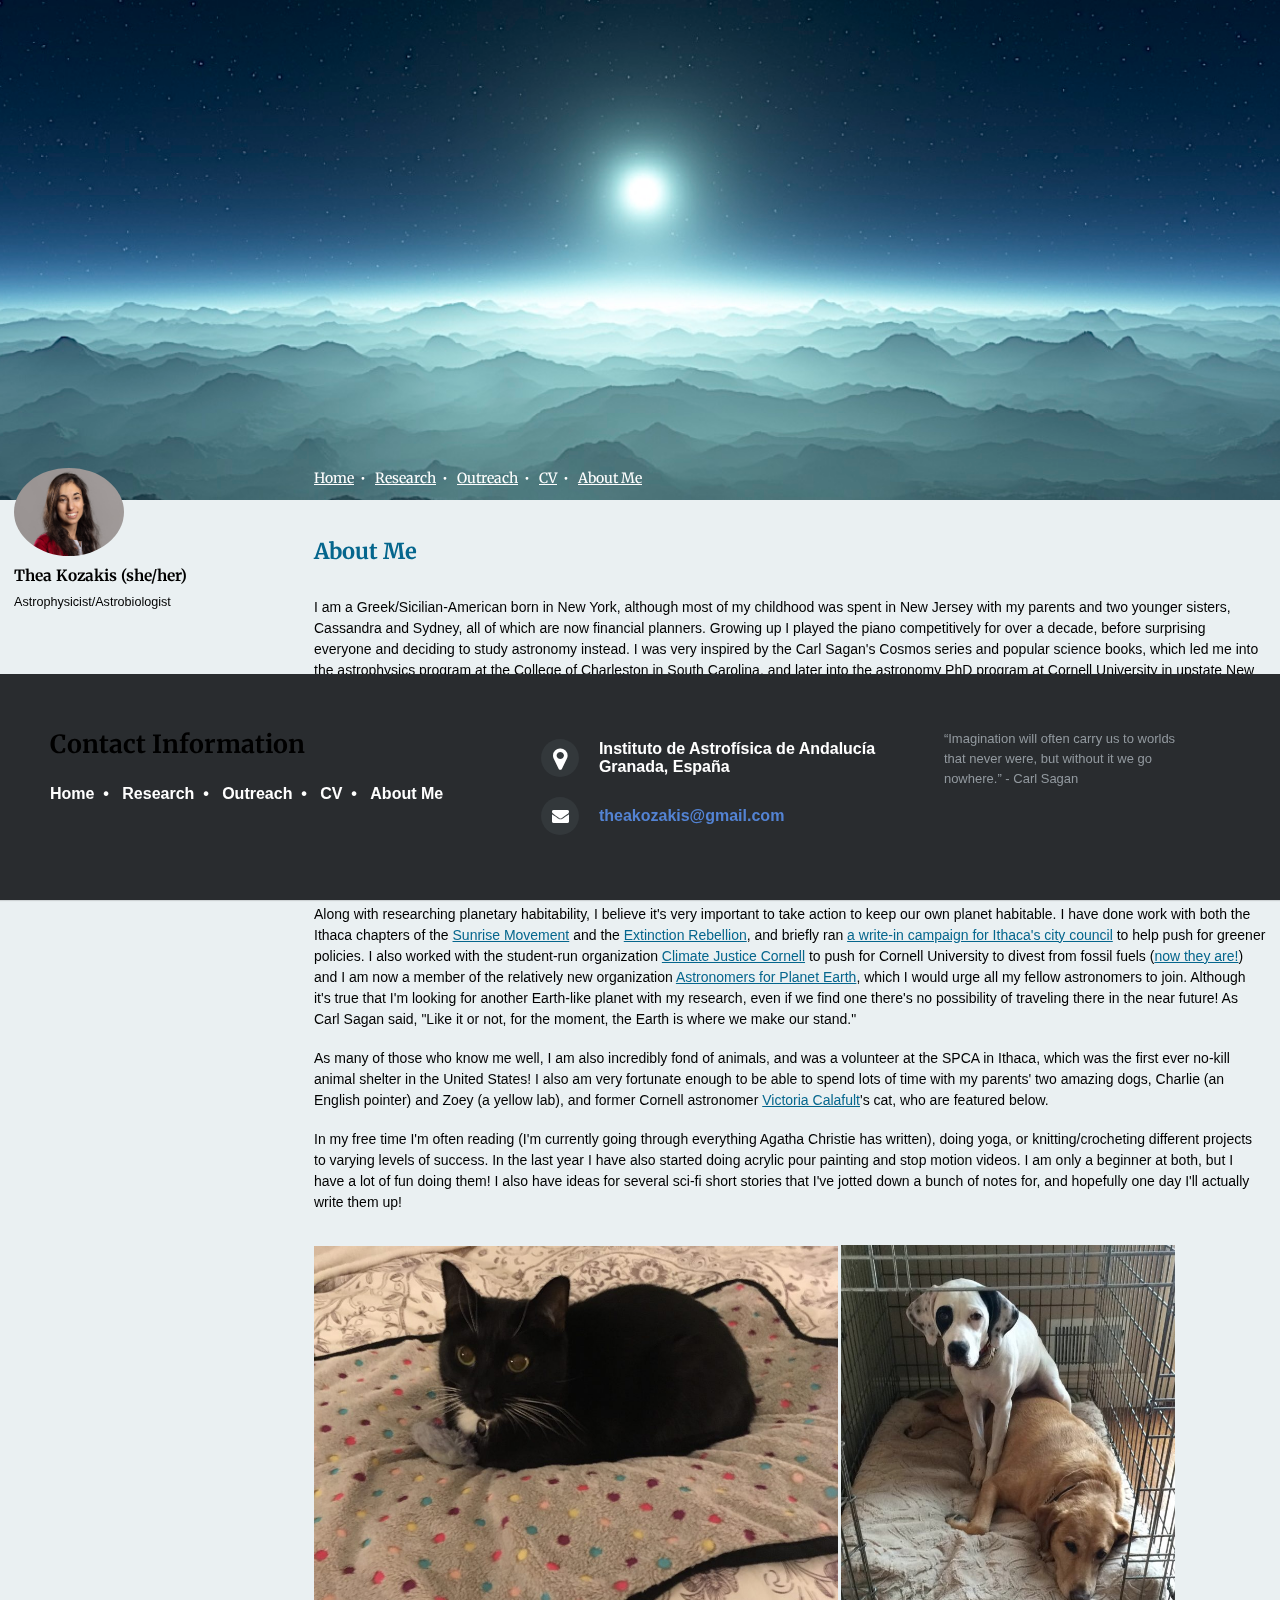
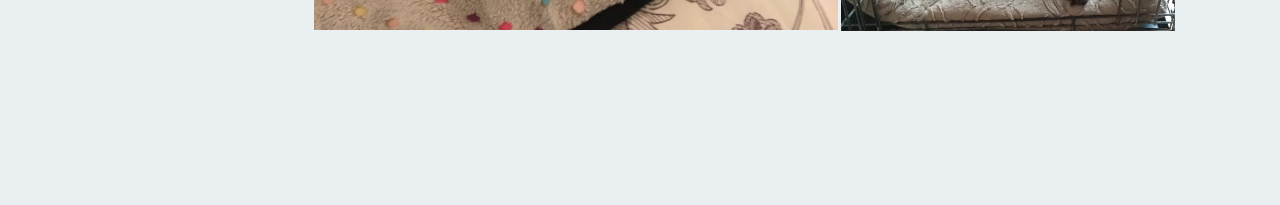
==== commit e13e2c60: "Update index.html" ====
--- a/about/index.html
+++ b/about/index.html
@@ -150,8 +150,7 @@
 	    
 	    <p> In my free time I'm often reading (I'm currently going through everything Agatha Christie has written), doing yoga, or knitting/crocheting different projects to varying levels of success. 
 		    In the last year I have also started doing acrylic pour painting and stop motion videos. I am only a beginner at both, but I have a lot of fun doing them!
-		    I also have ideas for several sci-fi short stories that I've jotted down a bunch of notes for, and hopefully one day I'll actually write them.
-	    up!</p>
+		    I also have ideas for several sci-fi short stories that I've jotted down a bunch of notes for, and hopefully one day I'll actually write them up!</p>
 					
 	  <img src="/img/misto.jpg" alt="Little Misto" width=55%>
 	    <img src="/img/dogs.jpg" alt="Charlie and Zoey" width=35%>
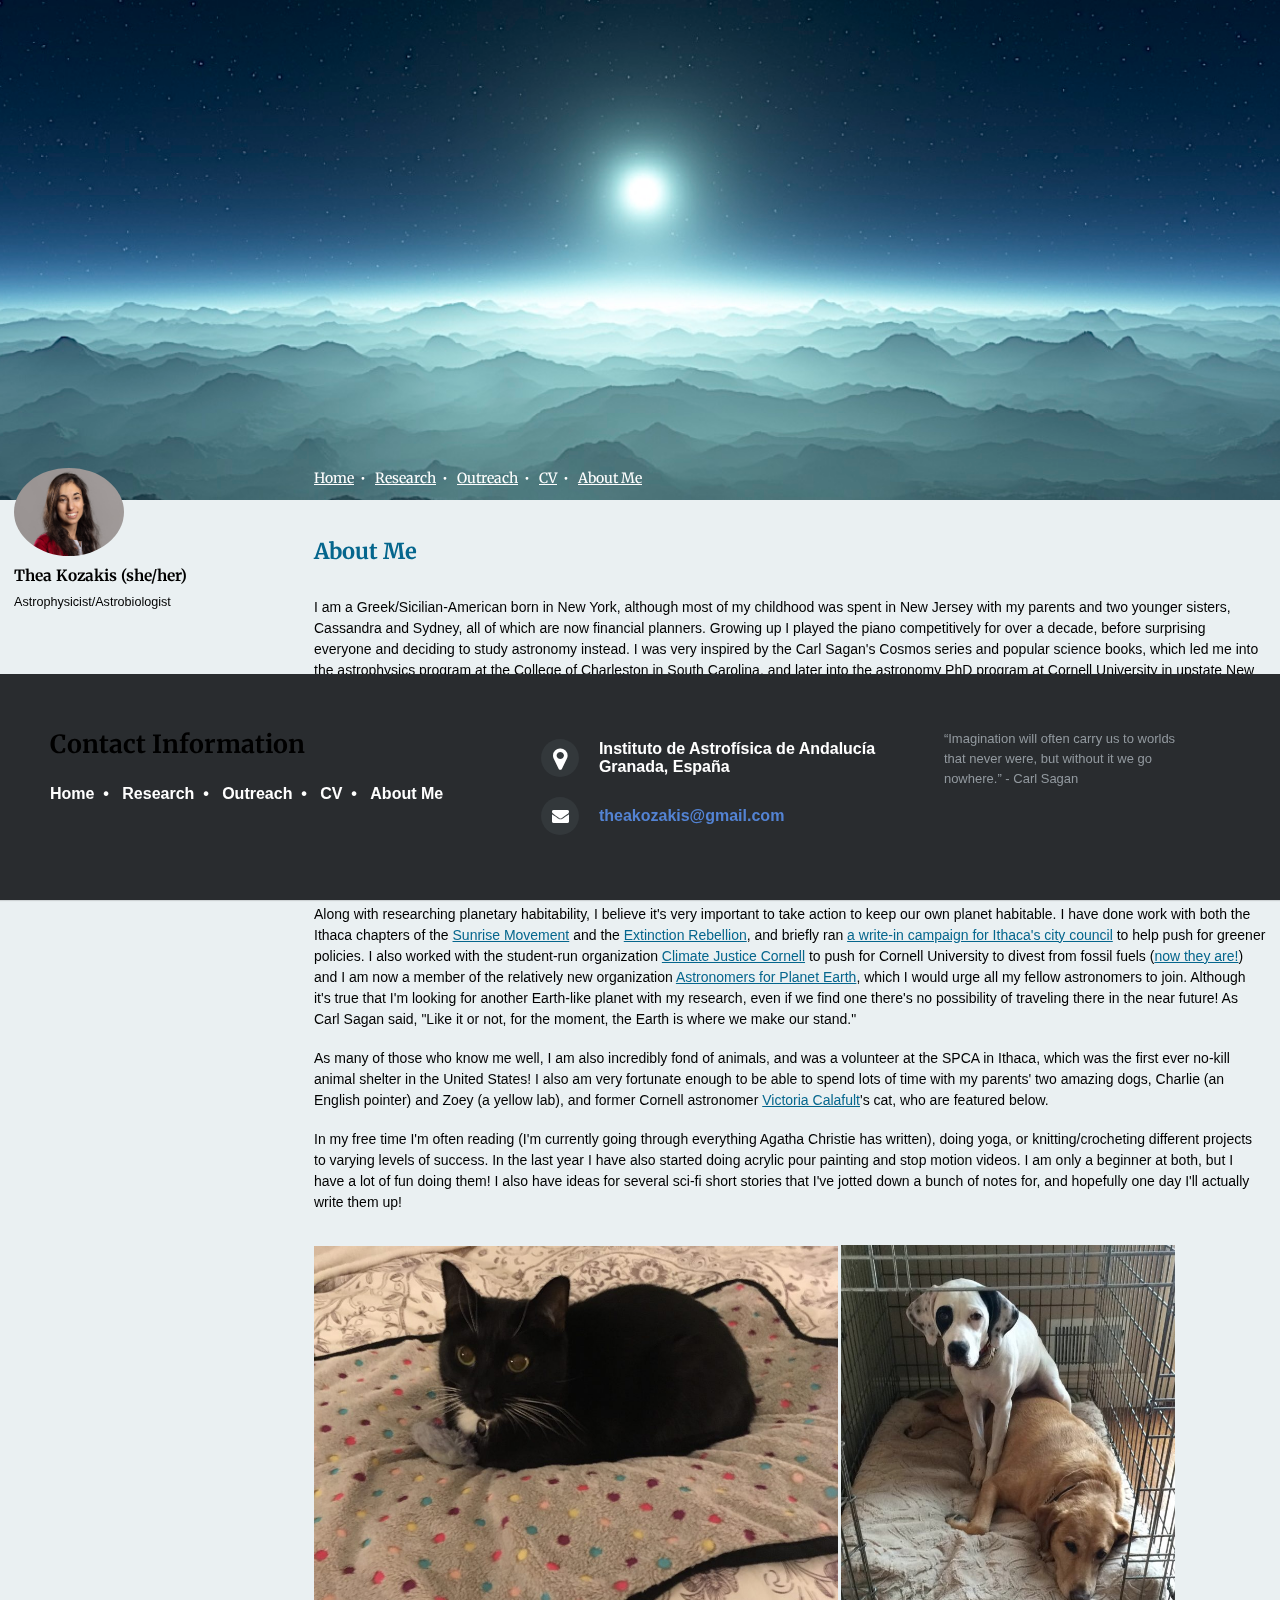
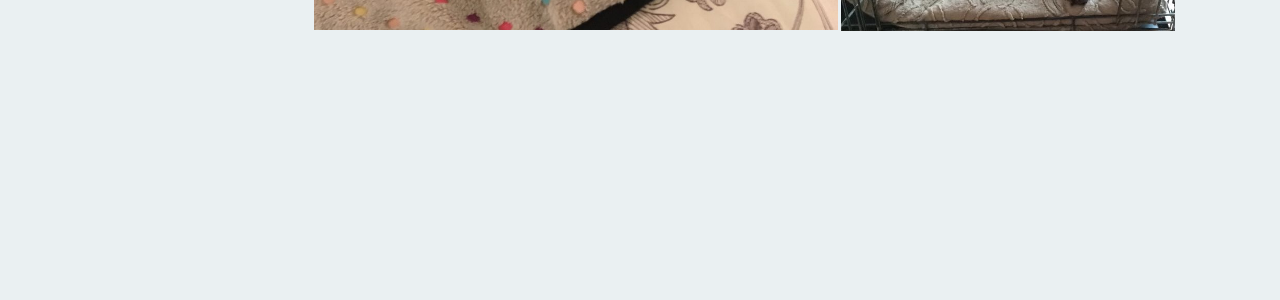
==== commit f810383f: "trying to add space to bottom" ====
--- a/about/index.html
+++ b/about/index.html
@@ -159,6 +159,8 @@
 	  <p></p>
 	  <p></p>
 	  <p></p>
+
+	  <p style="margin-bottom:3cm;">  </p>
     
 
     
@@ -172,7 +174,7 @@
 	</article>
 </div> 
 
-
+ </body>
     
    <footer class="footer-distributed">
 
@@ -221,5 +223,5 @@
 		</footer>  
 
 
-  </body>
+ 
 </html>
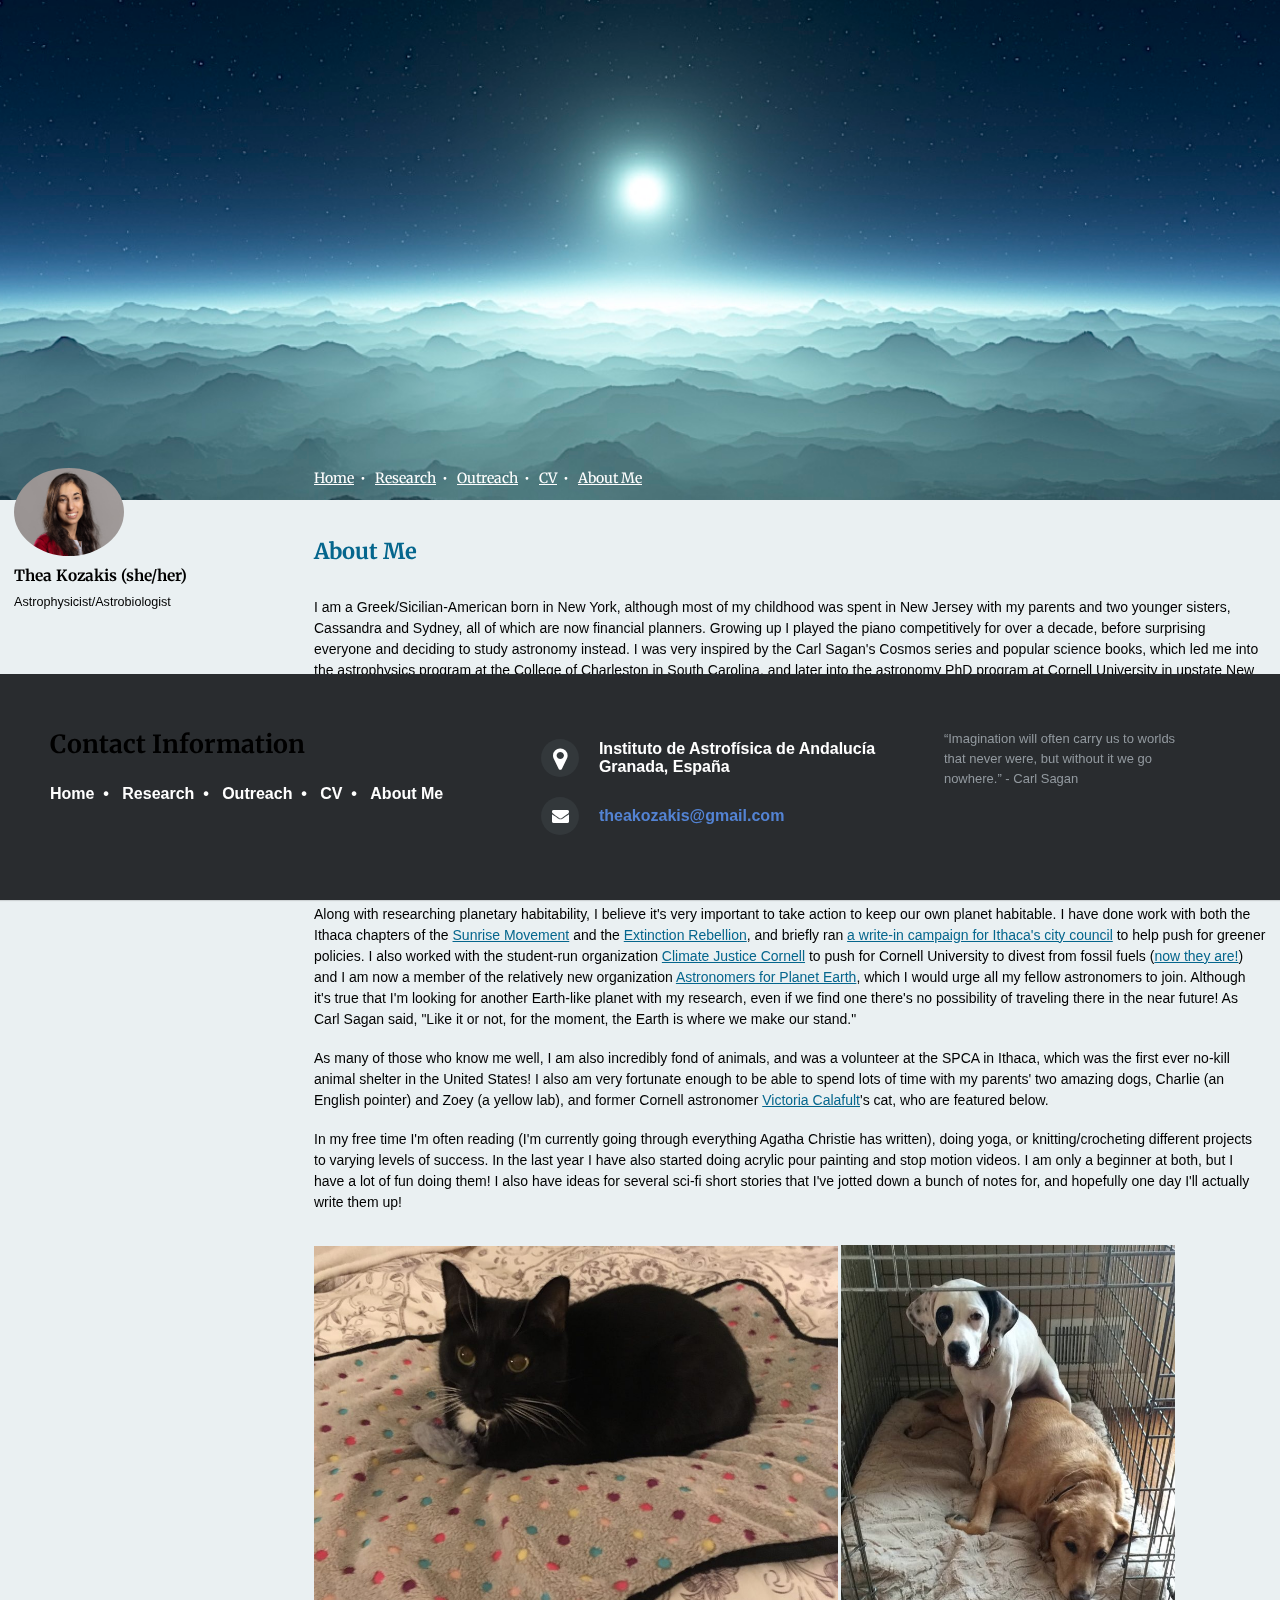
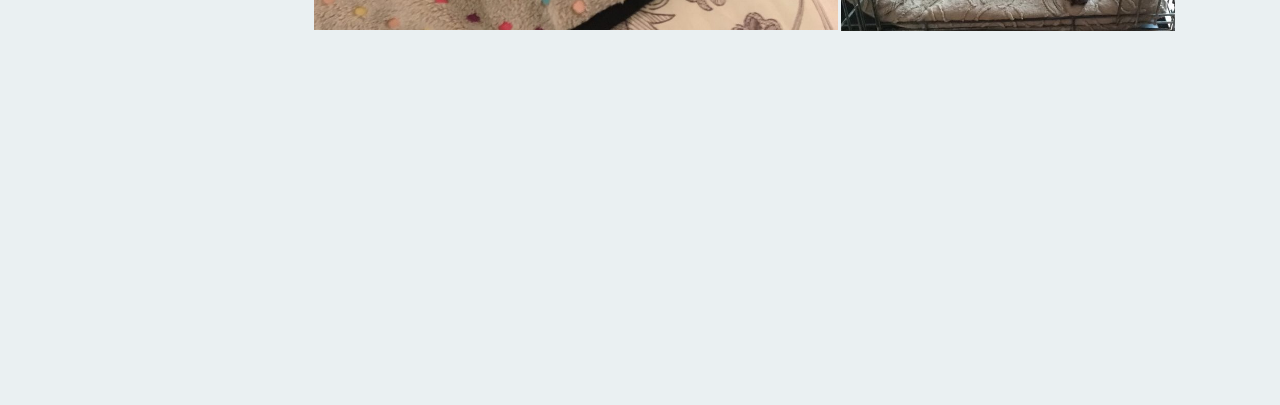
==== commit a81e7ff7: "Update index.html" ====
--- a/about/index.html
+++ b/about/index.html
@@ -156,7 +156,7 @@
 	    <img src="/img/dogs.jpg" alt="Charlie and Zoey" width=35%>
 	  </div>
 	  
-	  <p></p>
+	  <p><br><br><br><br><br></p>
 	  <p></p>
 	  <p></p>
 
